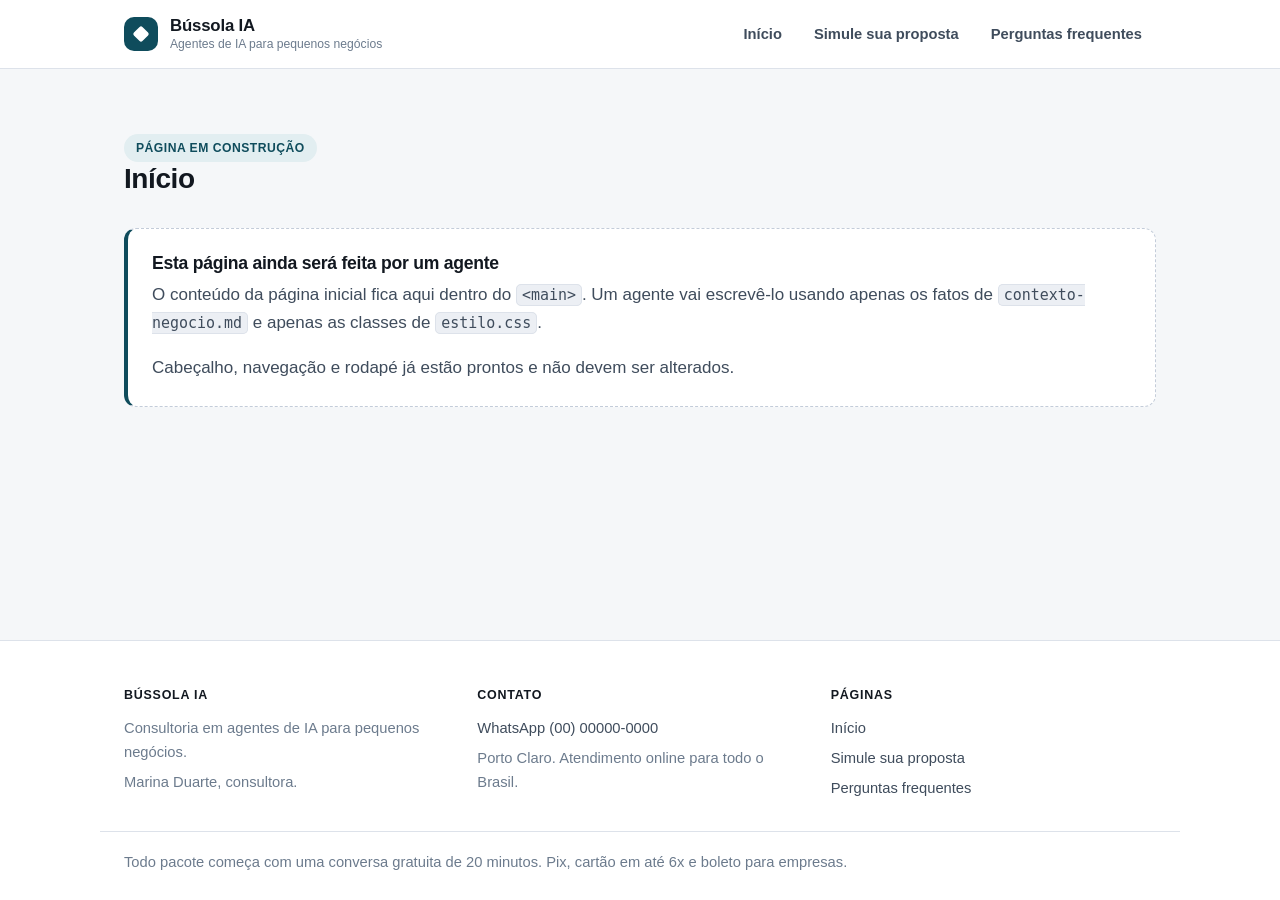
==== index.html @ f8a9136c "Estrutura do site da Bússola IA: páginas em construção, estilo e contexto do negócio" ====
<!doctype html>
<html lang="pt-BR">
<head>
<meta charset="utf-8">
<meta name="viewport" content="width=device-width, initial-scale=1">
<title>Bússola IA — agentes de IA para pequenos negócios</title>
<meta name="description" content="Consultoria em agentes de IA para pequenos negócios. Você não precisa virar programador para ter um agente trabalhando no seu negócio.">
<link rel="stylesheet" href="estilo.css">
</head>
<body>
<a class="pular-para-conteudo" href="#conteudo">Ir para o conteúdo</a>

<header class="cabecalho">
  <div class="container cabecalho-interno">
    <a class="marca" href="index.html">
      <span class="marca-icone" aria-hidden="true"></span>
      <span class="marca-texto">
        <span class="marca-nome">Bússola IA</span>
        <span class="marca-sub">Agentes de IA para pequenos negócios</span>
      </span>
    </a>
    <nav class="navegacao" aria-label="Navegação principal">
      <a class="link-nav" href="index.html">Início</a>
      <a class="link-nav" href="calculadora.html">Simule sua proposta</a>
      <a class="link-nav" href="perguntas.html">Perguntas frequentes</a>
    </nav>
  </div>
</header>

<main id="conteudo">
  <section class="secao">
    <div class="container">
      <div class="cabecalho-secao">
        <span class="tag">Página em construção</span>
        <h1 class="titulo-secao">Início</h1>
      </div>
      <div class="aviso">
        <h2 class="aviso-titulo">Esta página ainda será feita por um agente</h2>
        <p class="texto">O conteúdo da página inicial fica aqui dentro do <code>&lt;main&gt;</code>. Um agente vai escrevê-lo usando apenas os fatos de <code>contexto-negocio.md</code> e apenas as classes de <code>estilo.css</code>.</p>
        <p class="texto">Cabeçalho, navegação e rodapé já estão prontos e não devem ser alterados.</p>
      </div>
    </div>
  </section>
</main>

<footer class="rodape">
  <div class="container rodape-grade">
    <div class="rodape-bloco">
      <p class="rodape-titulo">Bússola IA</p>
      <p class="rodape-texto">Consultoria em agentes de IA para pequenos negócios.</p>
      <p class="rodape-texto">Marina Duarte, consultora.</p>
    </div>
    <div class="rodape-bloco">
      <p class="rodape-titulo">Contato</p>
      <p class="rodape-texto"><a class="rodape-link" href="https://wa.me/5500000000000">WhatsApp (00) 00000-0000</a></p>
      <p class="rodape-texto">Porto Claro. Atendimento online para todo o Brasil.</p>
    </div>
    <div class="rodape-bloco">
      <p class="rodape-titulo">Páginas</p>
      <p class="rodape-texto"><a class="rodape-link" href="index.html">Início</a></p>
      <p class="rodape-texto"><a class="rodape-link" href="calculadora.html">Simule sua proposta</a></p>
      <p class="rodape-texto"><a class="rodape-link" href="perguntas.html">Perguntas frequentes</a></p>
    </div>
  </div>
  <div class="container rodape-base">
    <p class="rodape-texto">Todo pacote começa com uma conversa gratuita de 20 minutos. Pix, cartão em até 6x e boleto para empresas.</p>
  </div>
</footer>

</body>
</html>
---- estilo.css ----
/* ============================================================================
   Bússola IA — estilo.css
   Folha de estilo única do site. Nenhuma página cria CSS próprio.
   Se a sua página precisa de algo que não está aqui, peça para a pessoa.

   ----------------------------------------------------------------------------
   CLASSES DISPONÍVEIS
   ----------------------------------------------------------------------------

   ESTRUTURA E APOIO
     .container            faixa central com largura máxima
     .secao                bloco vertical de conteúdo
     .secao-alt            bloco vertical com fundo alternado
     .cabecalho-secao      agrupa título e linha de apoio da seção
     .titulo-secao         título de seção (h2)
     .titulo-bloco         título menor dentro de um bloco (h3)
     .texto                parágrafo padrão
     .texto-apoio          texto secundário, menor e mais claro
     .centro               centraliza o texto do bloco
     .grade                grade responsiva automática
     .grade-2              grade de até 2 colunas
     .grade-3              grade de até 3 colunas
     .grade-4              grade de até 4 colunas
     .tag                  etiqueta pequena arredondada
     .selo                 selo de destaque (ex.: "20 minutos gratuitos")
     .destaque             trecho de texto em cor de destaque
     .divisor              linha horizontal discreta
     .aviso                caixa de aviso (páginas em construção, observações)
     .aviso-titulo         título dentro da caixa de aviso
     .oculto               esconde o elemento
     .pular-para-conteudo  link de acessibilidade no topo da página

   CABEÇALHO E NAVEGAÇÃO  (bloco fixo, não alterar nas páginas)
     .cabecalho  .cabecalho-interno  .marca  .marca-icone  .marca-texto
     .marca-nome  .marca-sub  .navegacao  .link-nav

   BLOCO DE ABERTURA
     .abertura  .abertura-titulo  .abertura-texto  .abertura-acoes
     .abertura-lista  .abertura-lista-item

   BOTÕES
     .botao  .botao-principal  .botao-secundario  .botao-bloco

   CARTÕES E PREÇOS
     .cartao  .cartao-titulo  .cartao-texto  .cartao-destaque  .fita
     .cartao-preco  .preco  .preco-detalhe  .prazo
     .lista  .lista-item

   PASSOS NUMERADOS
     .passos  .passo  .passo-numero  .passo-titulo  .passo-texto

   FORMULÁRIO
     .formulario  .formulario-linha  .campo  .rotulo  .entrada  .ajuda
     .grupo-opcoes  .opcao  .opcao-texto

   BLOCO DE RESULTADO
     .resultado  .resultado-rotulo  .resultado-numero  .resultado-unidade
     .resultado-texto  .resultado-linha  .resultado-lista  .resultado-item

   PERGUNTAS EM SANFONA  (usar <details> e <summary>, sem JavaScript)
     .sanfona  .sanfona-item  .sanfona-pergunta  .sanfona-resposta

   RODAPÉ  (bloco fixo, não alterar nas páginas)
     .rodape  .rodape-grade  .rodape-bloco  .rodape-titulo  .rodape-texto
     .rodape-link  .rodape-base
   ========================================================================== */


/* --- Cores e medidas ----------------------------------------------------- */

:root {
  color-scheme: light dark;

  --tinta: #121820;
  --tinta-media: #3f4c5c;
  --tinta-clara: #6c7b8d;
  --fundo: #f5f7f9;
  --fundo-alt: #eceff4;
  --superficie: #ffffff;
  --superficie-2: #f9fafc;
  --borda: #dde2ea;
  --borda-forte: #c3ccd9;
  --marca: #0f4c5c;
  --marca-forte: #0a3641;
  --marca-suave: #e2eef1;
  --acento: #a65a25;
  --acento-suave: #f7ece3;

  --raio: 12px;
  --raio-g: 18px;
  --sombra: 0 1px 2px rgba(18, 24, 32, .05), 0 8px 24px rgba(18, 24, 32, .05);
  --sombra-forte: 0 2px 4px rgba(18, 24, 32, .06), 0 18px 40px rgba(18, 24, 32, .1);
  --fonte: -apple-system, BlinkMacSystemFont, "Segoe UI", Roboto, "Helvetica Neue", Arial, sans-serif;
  --largura: 1080px;
}

@media (prefers-color-scheme: dark) {
  :root {
    --tinta: #eef2f6;
    --tinta-media: #b4c0cd;
    --tinta-clara: #8a99a9;
    --fundo: #0e1319;
    --fundo-alt: #141b23;
    --superficie: #161e27;
    --superficie-2: #1b242e;
    --borda: #26313d;
    --borda-forte: #33404e;
    --marca: #6fb9c9;
    --marca-forte: #9ad3df;
    --marca-suave: #14303a;
    --acento: #e0a377;
    --acento-suave: #2d2118;
    --sombra: 0 1px 2px rgba(0, 0, 0, .3), 0 8px 24px rgba(0, 0, 0, .25);
    --sombra-forte: 0 2px 4px rgba(0, 0, 0, .35), 0 18px 40px rgba(0, 0, 0, .35);
  }
}


/* --- Base ---------------------------------------------------------------- */

* { box-sizing: border-box; }

html { -webkit-text-size-adjust: 100%; scroll-behavior: smooth; }

body {
  margin: 0;
  font-family: var(--fonte);
  font-size: 17px;
  line-height: 1.65;
  color: var(--tinta);
  background: var(--fundo);
  -webkit-font-smoothing: antialiased;
  display: flex;
  flex-direction: column;
  min-height: 100vh;
}

main { flex: 1 0 auto; }

h1, h2, h3 { line-height: 1.2; margin: 0 0 .5em; letter-spacing: -.015em; font-weight: 650; }
p { margin: 0 0 1em; }
p:last-child { margin-bottom: 0; }
img { max-width: 100%; height: auto; }
code { font-family: ui-monospace, SFMono-Regular, Menlo, Consolas, monospace; font-size: .88em; background: var(--fundo-alt); border: 1px solid var(--borda); border-radius: 5px; padding: 1px 5px; }

a { color: var(--marca); text-underline-offset: 3px; }
a:hover { color: var(--marca-forte); }

:focus-visible {
  outline: 2px solid var(--marca);
  outline-offset: 3px;
  border-radius: 4px;
}


/* --- Estrutura e apoio --------------------------------------------------- */

.container {
  width: 100%;
  max-width: var(--largura);
  margin: 0 auto;
  padding: 0 24px;
}

.secao { padding: 64px 0; }
.secao-alt { padding: 64px 0; background: var(--fundo-alt); }

.cabecalho-secao { max-width: 640px; margin: 0 0 32px; }
.cabecalho-secao.centro { margin-left: auto; margin-right: auto; }

.titulo-secao { font-size: 1.75rem; margin-bottom: .35em; }
.titulo-bloco { font-size: 1.15rem; margin-bottom: .4em; }

.texto { color: var(--tinta-media); }
.texto-apoio { color: var(--tinta-clara); font-size: .9rem; margin: 0; }
.centro { text-align: center; }

.grade { display: grid; gap: 20px; grid-template-columns: repeat(auto-fit, minmax(260px, 1fr)); }
.grade-2 { display: grid; gap: 20px; grid-template-columns: repeat(auto-fit, minmax(300px, 1fr)); }
.grade-3 { display: grid; gap: 20px; grid-template-columns: repeat(auto-fit, minmax(260px, 1fr)); }
.grade-4 { display: grid; gap: 16px; grid-template-columns: repeat(auto-fit, minmax(190px, 1fr)); }

.tag {
  display: inline-block;
  font-size: .76rem;
  font-weight: 600;
  letter-spacing: .04em;
  text-transform: uppercase;
  color: var(--marca);
  background: var(--marca-suave);
  border-radius: 999px;
  padding: 4px 12px;
}

.selo {
  display: inline-flex;
  align-items: center;
  gap: 8px;
  font-size: .85rem;
  font-weight: 600;
  color: var(--acento);
  background: var(--acento-suave);
  border: 1px solid color-mix(in srgb, var(--acento) 25%, transparent);
  border-radius: 999px;
  padding: 6px 14px;
}

.destaque { color: var(--marca); font-weight: 600; }

.divisor { border: 0; border-top: 1px solid var(--borda); margin: 40px 0; }

.aviso {
  background: var(--superficie);
  border: 1px dashed var(--borda-forte);
  border-left: 4px solid var(--marca);
  border-radius: var(--raio);
  padding: 24px;
  color: var(--tinta-media);
}
.aviso-titulo { font-size: 1.1rem; color: var(--tinta); margin-bottom: .4em; }

.oculto { display: none; }

.pular-para-conteudo {
  position: absolute;
  left: -9999px;
  top: 0;
  background: var(--marca);
  color: #fff;
  padding: 10px 16px;
  border-radius: 0 0 var(--raio) 0;
  z-index: 20;
}
.pular-para-conteudo:focus { left: 0; color: #fff; }


/* --- Cabeçalho e navegação ----------------------------------------------- */

.cabecalho {
  background: var(--superficie);
  border-bottom: 1px solid var(--borda);
  position: sticky;
  top: 0;
  z-index: 10;
}

.cabecalho-interno {
  display: flex;
  align-items: center;
  justify-content: space-between;
  gap: 20px;
  flex-wrap: wrap;
  padding-top: 14px;
  padding-bottom: 14px;
}

.marca { display: flex; align-items: center; gap: 12px; text-decoration: none; color: inherit; }

.marca-icone {
  width: 34px;
  height: 34px;
  flex: none;
  border-radius: 10px;
  background: var(--marca);
  position: relative;
}
.marca-icone::after {
  content: "";
  position: absolute;
  inset: 11px;
  border-radius: 2px;
  background: var(--superficie);
  transform: rotate(45deg);
}

.marca-texto { display: flex; flex-direction: column; line-height: 1.25; }
.marca-nome { font-weight: 680; font-size: 1.05rem; letter-spacing: -.01em; }
.marca-sub { font-size: .76rem; color: var(--tinta-clara); }

.navegacao { display: flex; align-items: center; gap: 4px; flex-wrap: wrap; }

.link-nav {
  display: inline-block;
  padding: 8px 14px;
  border-radius: 999px;
  font-size: .92rem;
  font-weight: 550;
  color: var(--tinta-media);
  text-decoration: none;
}
.link-nav:hover { color: var(--marca); background: var(--marca-suave); }


/* --- Bloco de abertura --------------------------------------------------- */

.abertura {
  padding: 72px 0 64px;
  background:
    radial-gradient(900px 420px at 15% -10%, var(--marca-suave), transparent 70%),
    var(--fundo);
  border-bottom: 1px solid var(--borda);
}

.abertura-titulo {
  font-size: clamp(2rem, 5vw, 2.9rem);
  max-width: 17ch;
  margin-top: .35em;
}

.abertura-texto {
  font-size: 1.1rem;
  color: var(--tinta-media);
  max-width: 54ch;
}

.abertura-acoes { display: flex; flex-wrap: wrap; gap: 12px; align-items: center; margin-top: 28px; }

.abertura-lista { list-style: none; padding: 0; margin: 28px 0 0; display: grid; gap: 8px; }
.abertura-lista-item { position: relative; padding-left: 26px; color: var(--tinta-media); }
.abertura-lista-item::before {
  content: "";
  position: absolute;
  left: 4px;
  top: .62em;
  width: 9px;
  height: 9px;
  border-radius: 2px;
  background: var(--marca);
  transform: rotate(45deg);
}


/* --- Botões -------------------------------------------------------------- */

.botao {
  display: inline-flex;
  align-items: center;
  justify-content: center;
  gap: 8px;
  font: inherit;
  font-weight: 600;
  font-size: .97rem;
  line-height: 1.2;
  padding: 13px 24px;
  border-radius: 999px;
  border: 1px solid transparent;
  cursor: pointer;
  text-decoration: none;
  transition: transform .12s ease, background-color .12s ease, border-color .12s ease;
}
.botao:active { transform: translateY(1px); }

.botao-principal { background: var(--marca); color: #fff; border-color: var(--marca); }
.botao-principal:hover { background: var(--marca-forte); border-color: var(--marca-forte); color: #fff; }

.botao-secundario { background: transparent; color: var(--tinta); border-color: var(--borda-forte); }
.botao-secundario:hover { background: var(--superficie); border-color: var(--marca); color: var(--marca); }

.botao-bloco { display: flex; width: 100%; }

@media (prefers-color-scheme: dark) {
  .botao-principal { color: #08222a; }
  .botao-principal:hover { color: #08222a; }
}


/* --- Cartões e preços ---------------------------------------------------- */

.cartao {
  background: var(--superficie);
  border: 1px solid var(--borda);
  border-radius: var(--raio-g);
  padding: 26px;
  box-shadow: var(--sombra);
}

.cartao-titulo { font-size: 1.15rem; margin-bottom: .35em; }
.cartao-texto { color: var(--tinta-media); font-size: .96rem; }

.cartao-preco {
  background: var(--superficie);
  border: 1px solid var(--borda);
  border-radius: var(--raio-g);
  padding: 28px;
  box-shadow: var(--sombra);
  display: flex;
  flex-direction: column;
  gap: 14px;
  position: relative;
}

.cartao-destaque { border-color: var(--marca); box-shadow: var(--sombra-forte); }

.fita {
  position: absolute;
  top: -11px;
  left: 28px;
  font-size: .72rem;
  font-weight: 700;
  letter-spacing: .05em;
  text-transform: uppercase;
  color: #fff;
  background: var(--marca);
  border-radius: 999px;
  padding: 3px 12px;
}
@media (prefers-color-scheme: dark) { .fita { color: #08222a; } }

.preco { font-size: 1.85rem; font-weight: 680; letter-spacing: -.02em; line-height: 1.1; }
.preco-detalhe { font-size: .9rem; color: var(--tinta-clara); }
.prazo { font-size: .85rem; font-weight: 600; color: var(--acento); }

.lista { list-style: none; padding: 0; margin: 0; display: grid; gap: 9px; }
.lista-item { position: relative; padding-left: 24px; font-size: .95rem; color: var(--tinta-media); }
.lista-item::before {
  content: "";
  position: absolute;
  left: 2px;
  top: .45em;
  width: 11px;
  height: 6px;
  border-left: 2px solid var(--marca);
  border-bottom: 2px solid var(--marca);
  transform: rotate(-45deg);
}


/* --- Passos numerados ---------------------------------------------------- */

.passos {
  list-style: none;
  padding: 0;
  margin: 0;
  display: grid;
  gap: 20px;
  grid-template-columns: repeat(auto-fit, minmax(230px, 1fr));
  counter-reset: passo;
}

.passo {
  background: var(--superficie);
  border: 1px solid var(--borda);
  border-radius: var(--raio-g);
  padding: 24px;
}

.passo-numero {
  display: inline-flex;
  align-items: center;
  justify-content: center;
  width: 34px;
  height: 34px;
  border-radius: 10px;
  background: var(--marca-suave);
  color: var(--marca);
  font-weight: 700;
  font-size: .95rem;
  margin-bottom: 14px;
}

.passo-titulo { font-size: 1.05rem; margin-bottom: .3em; }
.passo-texto { color: var(--tinta-media); font-size: .95rem; margin: 0; }


/* --- Formulário ---------------------------------------------------------- */

.formulario {
  background: var(--superficie);
  border: 1px solid var(--borda);
  border-radius: var(--raio-g);
  padding: 26px;
  box-shadow: var(--sombra);
  display: grid;
  gap: 20px;
}

.formulario-linha { display: grid; gap: 20px; grid-template-columns: repeat(auto-fit, minmax(210px, 1fr)); }

.campo { display: grid; gap: 7px; }

.rotulo { font-weight: 600; font-size: .95rem; }

.entrada {
  font: inherit;
  font-size: 1rem;
  width: 100%;
  padding: 12px 14px;
  color: var(--tinta);
  background: var(--superficie-2);
  border: 1px solid var(--borda-forte);
  border-radius: var(--raio);
}
.entrada:focus { border-color: var(--marca); outline: none; box-shadow: 0 0 0 3px var(--marca-suave); }

.ajuda { font-size: .85rem; color: var(--tinta-clara); margin: 0; }

.grupo-opcoes { display: grid; gap: 10px; border: 0; padding: 0; margin: 0; }

.opcao {
  display: flex;
  align-items: flex-start;
  gap: 11px;
  padding: 13px 15px;
  background: var(--superficie-2);
  border: 1px solid var(--borda);
  border-radius: var(--raio);
  cursor: pointer;
}
.opcao:hover { border-color: var(--marca); }
.opcao input { margin: 3px 0 0; accent-color: var(--marca); width: 17px; height: 17px; flex: none; }

.opcao-texto { display: flex; flex-direction: column; gap: 2px; font-size: .95rem; }
.opcao-texto small { color: var(--tinta-clara); font-size: .83rem; }


/* --- Bloco de resultado -------------------------------------------------- */

.resultado {
  background: var(--marca);
  color: #fff;
  border-radius: var(--raio-g);
  padding: 28px;
  box-shadow: var(--sombra-forte);
  display: grid;
  gap: 14px;
}
@media (prefers-color-scheme: dark) { .resultado { color: #08222a; } }

.resultado-rotulo {
  font-size: .78rem;
  font-weight: 700;
  letter-spacing: .06em;
  text-transform: uppercase;
  opacity: .8;
  margin: 0;
}

.resultado-numero { font-size: 2.6rem; font-weight: 700; line-height: 1; letter-spacing: -.02em; }
.resultado-unidade { font-size: 1rem; font-weight: 600; opacity: .85; }
.resultado-texto { font-size: .95rem; opacity: .9; margin: 0; }

.resultado-linha {
  display: flex;
  justify-content: space-between;
  gap: 16px;
  font-size: .95rem;
  padding: 9px 0;
  border-top: 1px solid rgba(255, 255, 255, .22);
}
@media (prefers-color-scheme: dark) { .resultado-linha { border-top-color: rgba(8, 34, 42, .22); } }

.resultado-lista { list-style: none; padding: 0; margin: 0; }
.resultado-item { display: flex; justify-content: space-between; gap: 16px; font-size: .95rem; padding: 5px 0; }


/* --- Perguntas em sanfona ------------------------------------------------ */

.sanfona { display: grid; gap: 10px; }

.sanfona-item {
  background: var(--superficie);
  border: 1px solid var(--borda);
  border-radius: var(--raio);
  overflow: hidden;
}
.sanfona-item[open] { border-color: var(--borda-forte); box-shadow: var(--sombra); }

.sanfona-pergunta {
  list-style: none;
  cursor: pointer;
  padding: 17px 52px 17px 20px;
  font-weight: 600;
  font-size: 1rem;
  position: relative;
}
.sanfona-pergunta::-webkit-details-marker { display: none; }
.sanfona-pergunta::after {
  content: "";
  position: absolute;
  right: 22px;
  top: 24px;
  width: 9px;
  height: 9px;
  border-right: 2px solid var(--tinta-clara);
  border-bottom: 2px solid var(--tinta-clara);
  transform: rotate(45deg);
  transition: transform .15s ease;
}
.sanfona-item[open] .sanfona-pergunta::after { transform: rotate(-135deg); top: 28px; }
.sanfona-pergunta:hover { color: var(--marca); }

.sanfona-resposta { padding: 0 20px 19px; color: var(--tinta-media); font-size: .97rem; }


/* --- Rodapé -------------------------------------------------------------- */

.rodape {
  flex: none;
  background: var(--superficie);
  border-top: 1px solid var(--borda);
  padding: 44px 0 26px;
  margin-top: 8px;
}

.rodape-grade {
  display: grid;
  gap: 28px;
  grid-template-columns: repeat(auto-fit, minmax(230px, 1fr));
}

.rodape-bloco { display: grid; gap: 6px; align-content: start; }

.rodape-titulo {
  font-size: .78rem;
  font-weight: 700;
  letter-spacing: .06em;
  text-transform: uppercase;
  color: var(--tinta);
  margin: 0 0 4px;
}

.rodape-texto { font-size: .92rem; color: var(--tinta-clara); margin: 0; }

.rodape-link { color: var(--tinta-media); text-decoration: none; }
.rodape-link:hover { color: var(--marca); text-decoration: underline; }

.rodape-base {
  margin-top: 30px;
  padding-top: 18px;
  border-top: 1px solid var(--borda);
}


/* --- Telas pequenas ------------------------------------------------------ */

@media (max-width: 640px) {
  body { font-size: 16px; }
  .container { padding: 0 18px; }
  .secao, .secao-alt { padding: 46px 0; }
  .abertura { padding: 48px 0 44px; }
  .cabecalho { position: static; }
  .cabecalho-interno { justify-content: center; text-align: center; gap: 12px; }
  .navegacao { justify-content: center; width: 100%; }
  .link-nav { padding: 8px 11px; font-size: .88rem; }
  .abertura-acoes .botao { width: 100%; }
  .resultado-numero { font-size: 2.2rem; }
}

@media (prefers-reduced-motion: reduce) {
  html { scroll-behavior: auto; }
  * { transition: none !important; }
}
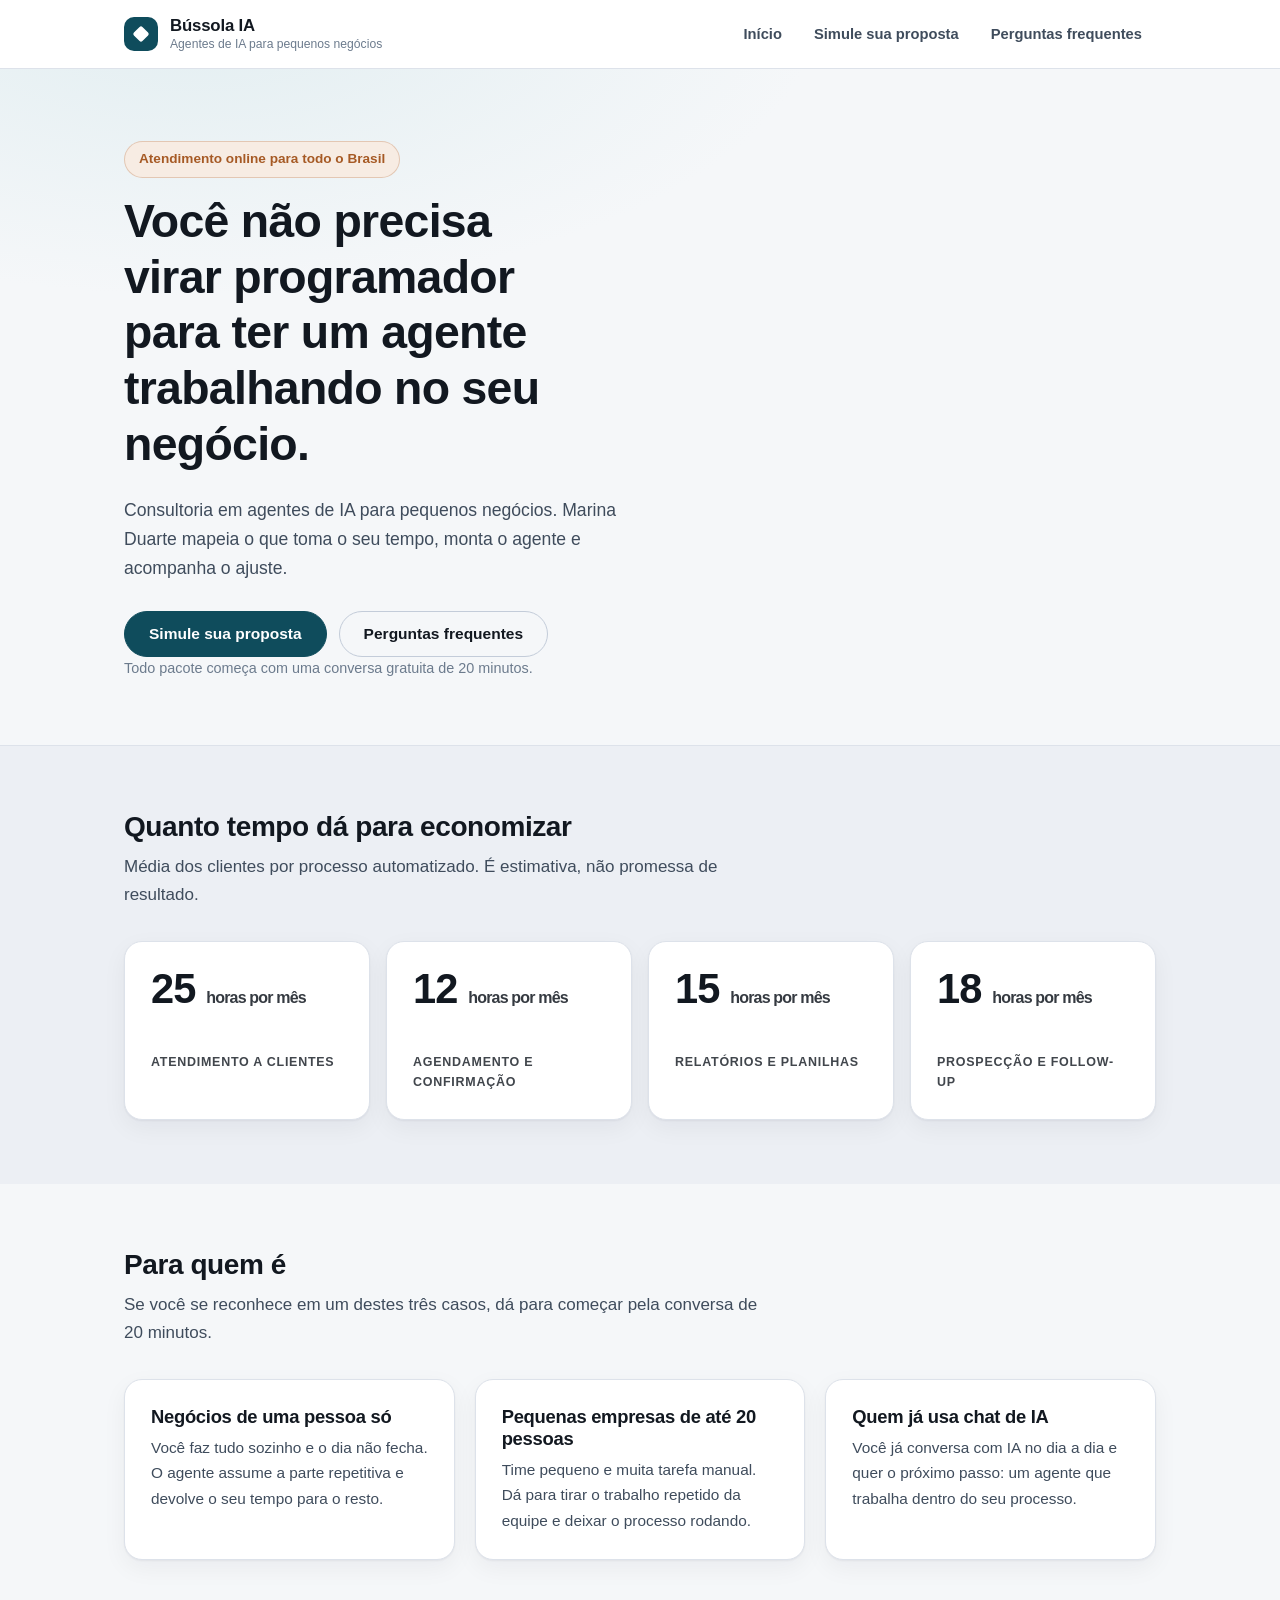
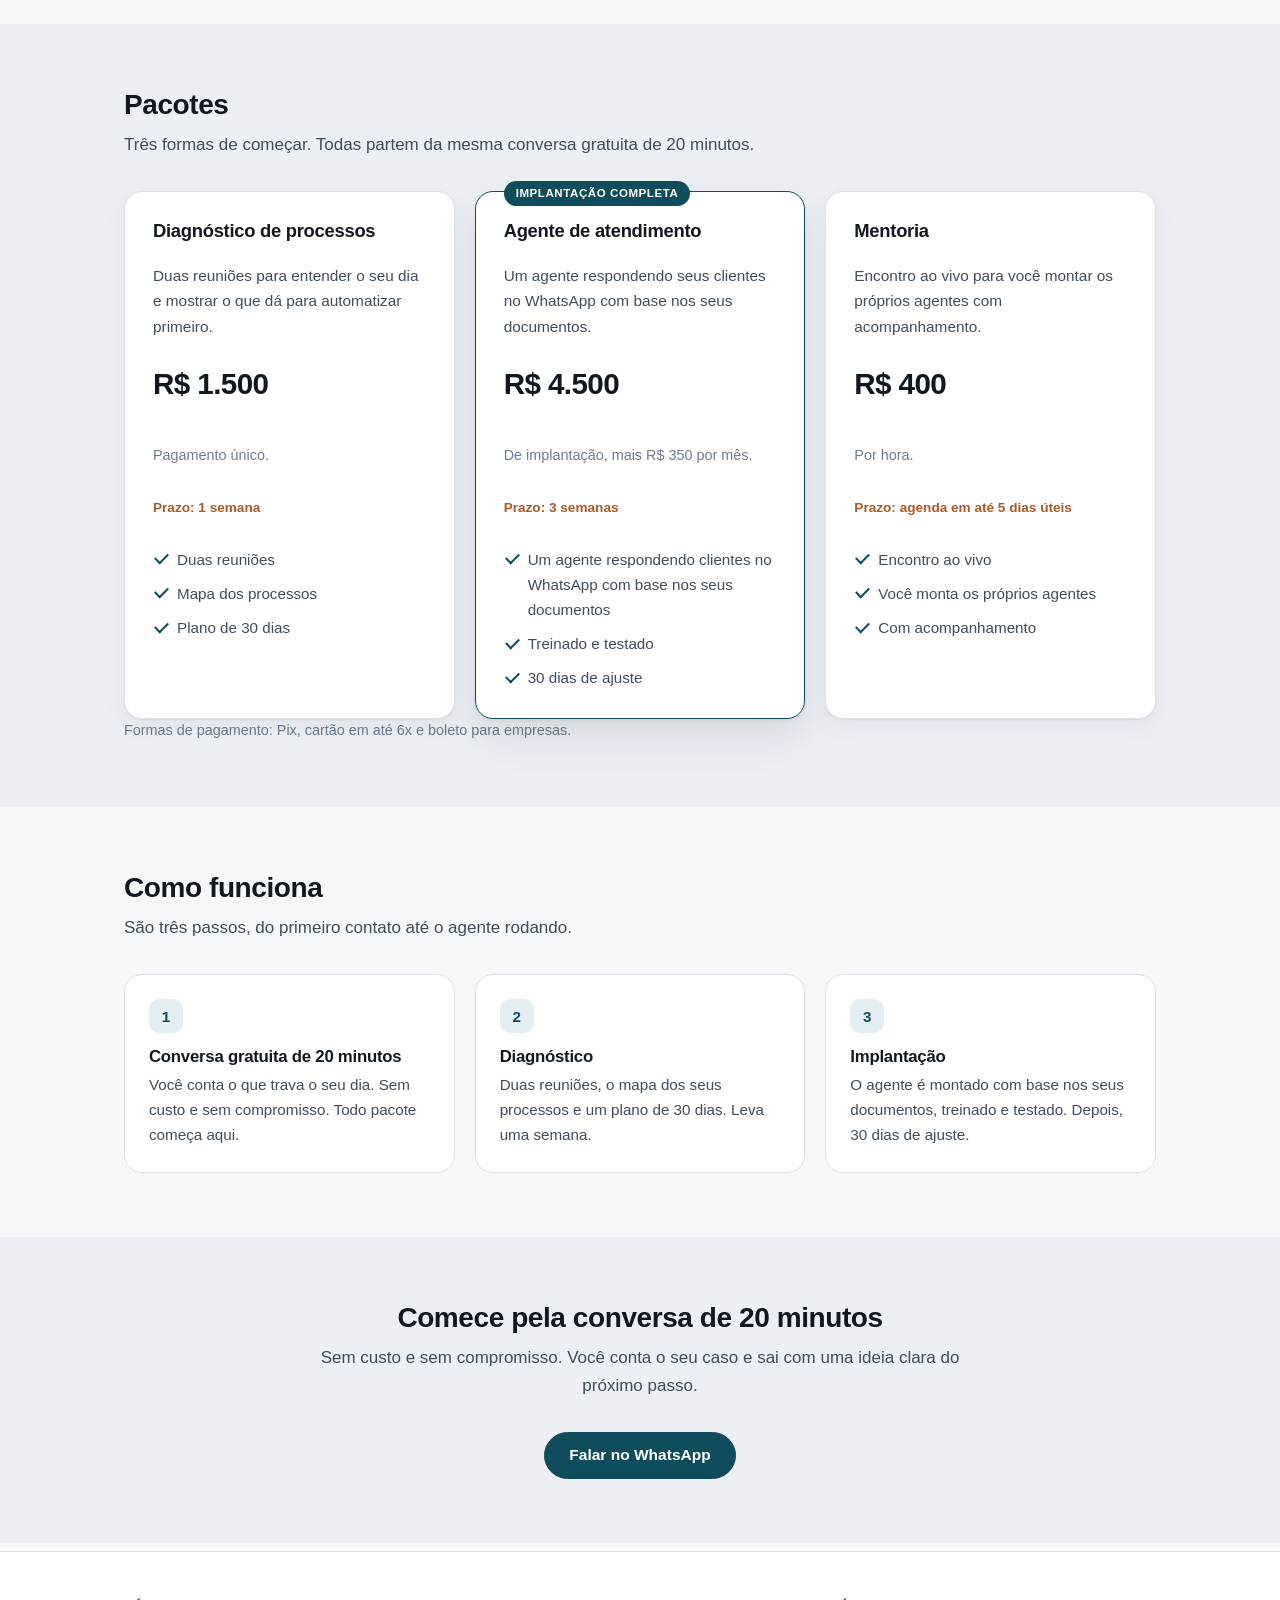
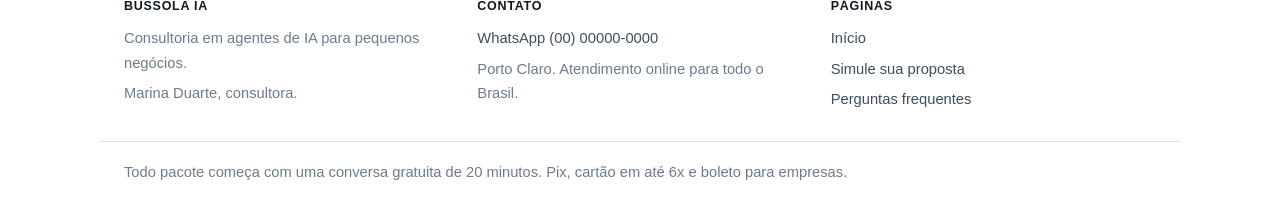
==== commit ca05229d: "Página inicial com abertura, pacotes e passos" ====
--- a/index.html
+++ b/index.html
@@ -28,17 +28,151 @@
 </header>
 
 <main id="conteudo">
+  <section class="abertura">
+    <div class="container">
+      <span class="selo">Atendimento online para todo o Brasil</span>
+      <h1 class="abertura-titulo">Você não precisa virar programador para ter um agente trabalhando no seu negócio.</h1>
+      <p class="abertura-texto">Consultoria em agentes de IA para pequenos negócios. Marina Duarte mapeia o que toma o seu tempo, monta o agente e acompanha o ajuste.</p>
+      <div class="abertura-acoes">
+        <a class="botao botao-principal" href="calculadora.html">Simule sua proposta</a>
+        <a class="botao botao-secundario" href="perguntas.html">Perguntas frequentes</a>
+      </div>
+      <p class="texto-apoio">Todo pacote começa com uma conversa gratuita de 20 minutos.</p>
+    </div>
+  </section>
+
+  <section class="secao-alt">
+    <div class="container">
+      <div class="cabecalho-secao">
+        <h2 class="titulo-secao">Quanto tempo dá para economizar</h2>
+        <p class="texto">Média dos clientes por processo automatizado. É estimativa, não promessa de resultado.</p>
+      </div>
+      <div class="grade-4">
+        <div class="cartao">
+          <p class="resultado-numero">25 <span class="resultado-unidade">horas por mês</span></p>
+          <p class="resultado-rotulo">Atendimento a clientes</p>
+        </div>
+        <div class="cartao">
+          <p class="resultado-numero">12 <span class="resultado-unidade">horas por mês</span></p>
+          <p class="resultado-rotulo">Agendamento e confirmação</p>
+        </div>
+        <div class="cartao">
+          <p class="resultado-numero">15 <span class="resultado-unidade">horas por mês</span></p>
+          <p class="resultado-rotulo">Relatórios e planilhas</p>
+        </div>
+        <div class="cartao">
+          <p class="resultado-numero">18 <span class="resultado-unidade">horas por mês</span></p>
+          <p class="resultado-rotulo">Prospecção e follow-up</p>
+        </div>
+      </div>
+    </div>
+  </section>
+
   <section class="secao">
     <div class="container">
       <div class="cabecalho-secao">
-        <span class="tag">Página em construção</span>
-        <h1 class="titulo-secao">Início</h1>
-      </div>
-      <div class="aviso">
-        <h2 class="aviso-titulo">Esta página ainda será feita por um agente</h2>
-        <p class="texto">O conteúdo da página inicial fica aqui dentro do <code>&lt;main&gt;</code>. Um agente vai escrevê-lo usando apenas os fatos de <code>contexto-negocio.md</code> e apenas as classes de <code>estilo.css</code>.</p>
-        <p class="texto">Cabeçalho, navegação e rodapé já estão prontos e não devem ser alterados.</p>
-      </div>
+        <h2 class="titulo-secao">Para quem é</h2>
+        <p class="texto">Se você se reconhece em um destes três casos, dá para começar pela conversa de 20 minutos.</p>
+      </div>
+      <div class="grade-3">
+        <div class="cartao">
+          <h3 class="cartao-titulo">Negócios de uma pessoa só</h3>
+          <p class="cartao-texto">Você faz tudo sozinho e o dia não fecha. O agente assume a parte repetitiva e devolve o seu tempo para o resto.</p>
+        </div>
+        <div class="cartao">
+          <h3 class="cartao-titulo">Pequenas empresas de até 20 pessoas</h3>
+          <p class="cartao-texto">Time pequeno e muita tarefa manual. Dá para tirar o trabalho repetido da equipe e deixar o processo rodando.</p>
+        </div>
+        <div class="cartao">
+          <h3 class="cartao-titulo">Quem já usa chat de IA</h3>
+          <p class="cartao-texto">Você já conversa com IA no dia a dia e quer o próximo passo: um agente que trabalha dentro do seu processo.</p>
+        </div>
+      </div>
+    </div>
+  </section>
+
+  <section class="secao-alt">
+    <div class="container">
+      <div class="cabecalho-secao">
+        <h2 class="titulo-secao">Pacotes</h2>
+        <p class="texto">Três formas de começar. Todas partem da mesma conversa gratuita de 20 minutos.</p>
+      </div>
+      <div class="grade-3">
+        <div class="cartao-preco">
+          <h3 class="cartao-titulo">Diagnóstico de processos</h3>
+          <p class="cartao-texto">Duas reuniões para entender o seu dia e mostrar o que dá para automatizar primeiro.</p>
+          <p class="preco">R$ 1.500</p>
+          <p class="preco-detalhe">Pagamento único.</p>
+          <p class="prazo">Prazo: 1 semana</p>
+          <ul class="lista">
+            <li class="lista-item">Duas reuniões</li>
+            <li class="lista-item">Mapa dos processos</li>
+            <li class="lista-item">Plano de 30 dias</li>
+          </ul>
+        </div>
+        <div class="cartao-preco cartao-destaque">
+          <span class="fita">Implantação completa</span>
+          <h3 class="cartao-titulo">Agente de atendimento</h3>
+          <p class="cartao-texto">Um agente respondendo seus clientes no WhatsApp com base nos seus documentos.</p>
+          <p class="preco">R$ 4.500</p>
+          <p class="preco-detalhe">De implantação, mais R$ 350 por mês.</p>
+          <p class="prazo">Prazo: 3 semanas</p>
+          <ul class="lista">
+            <li class="lista-item">Um agente respondendo clientes no WhatsApp com base nos seus documentos</li>
+            <li class="lista-item">Treinado e testado</li>
+            <li class="lista-item">30 dias de ajuste</li>
+          </ul>
+        </div>
+        <div class="cartao-preco">
+          <h3 class="cartao-titulo">Mentoria</h3>
+          <p class="cartao-texto">Encontro ao vivo para você montar os próprios agentes com acompanhamento.</p>
+          <p class="preco">R$ 400</p>
+          <p class="preco-detalhe">Por hora.</p>
+          <p class="prazo">Prazo: agenda em até 5 dias úteis</p>
+          <ul class="lista">
+            <li class="lista-item">Encontro ao vivo</li>
+            <li class="lista-item">Você monta os próprios agentes</li>
+            <li class="lista-item">Com acompanhamento</li>
+          </ul>
+        </div>
+      </div>
+      <p class="texto-apoio">Formas de pagamento: Pix, cartão em até 6x e boleto para empresas.</p>
+    </div>
+  </section>
+
+  <section class="secao">
+    <div class="container">
+      <div class="cabecalho-secao">
+        <h2 class="titulo-secao">Como funciona</h2>
+        <p class="texto">São três passos, do primeiro contato até o agente rodando.</p>
+      </div>
+      <ol class="passos">
+        <li class="passo">
+          <span class="passo-numero" aria-hidden="true">1</span>
+          <h3 class="passo-titulo">Conversa gratuita de 20 minutos</h3>
+          <p class="passo-texto">Você conta o que trava o seu dia. Sem custo e sem compromisso. Todo pacote começa aqui.</p>
+        </li>
+        <li class="passo">
+          <span class="passo-numero" aria-hidden="true">2</span>
+          <h3 class="passo-titulo">Diagnóstico</h3>
+          <p class="passo-texto">Duas reuniões, o mapa dos seus processos e um plano de 30 dias. Leva uma semana.</p>
+        </li>
+        <li class="passo">
+          <span class="passo-numero" aria-hidden="true">3</span>
+          <h3 class="passo-titulo">Implantação</h3>
+          <p class="passo-texto">O agente é montado com base nos seus documentos, treinado e testado. Depois, 30 dias de ajuste.</p>
+        </li>
+      </ol>
+    </div>
+  </section>
+
+  <section class="secao-alt">
+    <div class="container centro">
+      <div class="cabecalho-secao centro">
+        <h2 class="titulo-secao">Comece pela conversa de 20 minutos</h2>
+        <p class="texto">Sem custo e sem compromisso. Você conta o seu caso e sai com uma ideia clara do próximo passo.</p>
+      </div>
+      <a class="botao botao-principal" href="https://wa.me/5500000000000">Falar no WhatsApp</a>
     </div>
   </section>
 </main>
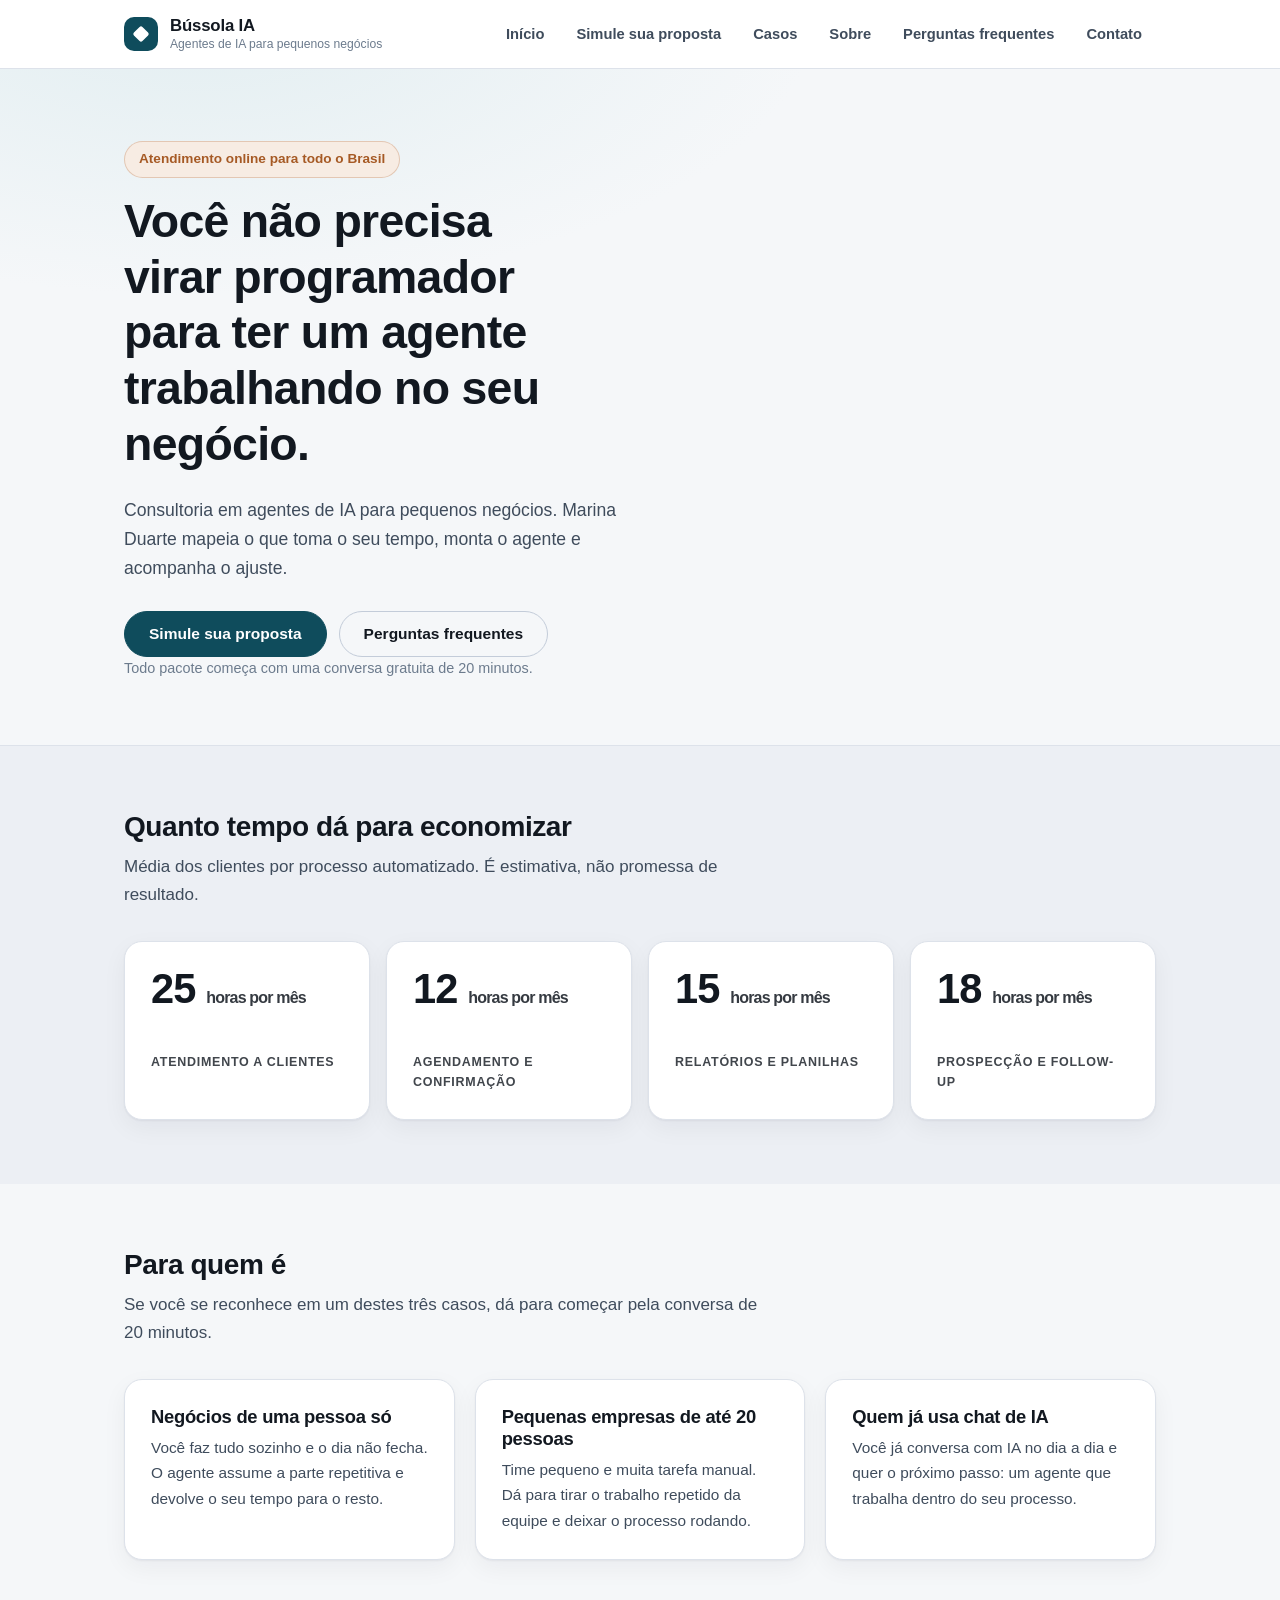
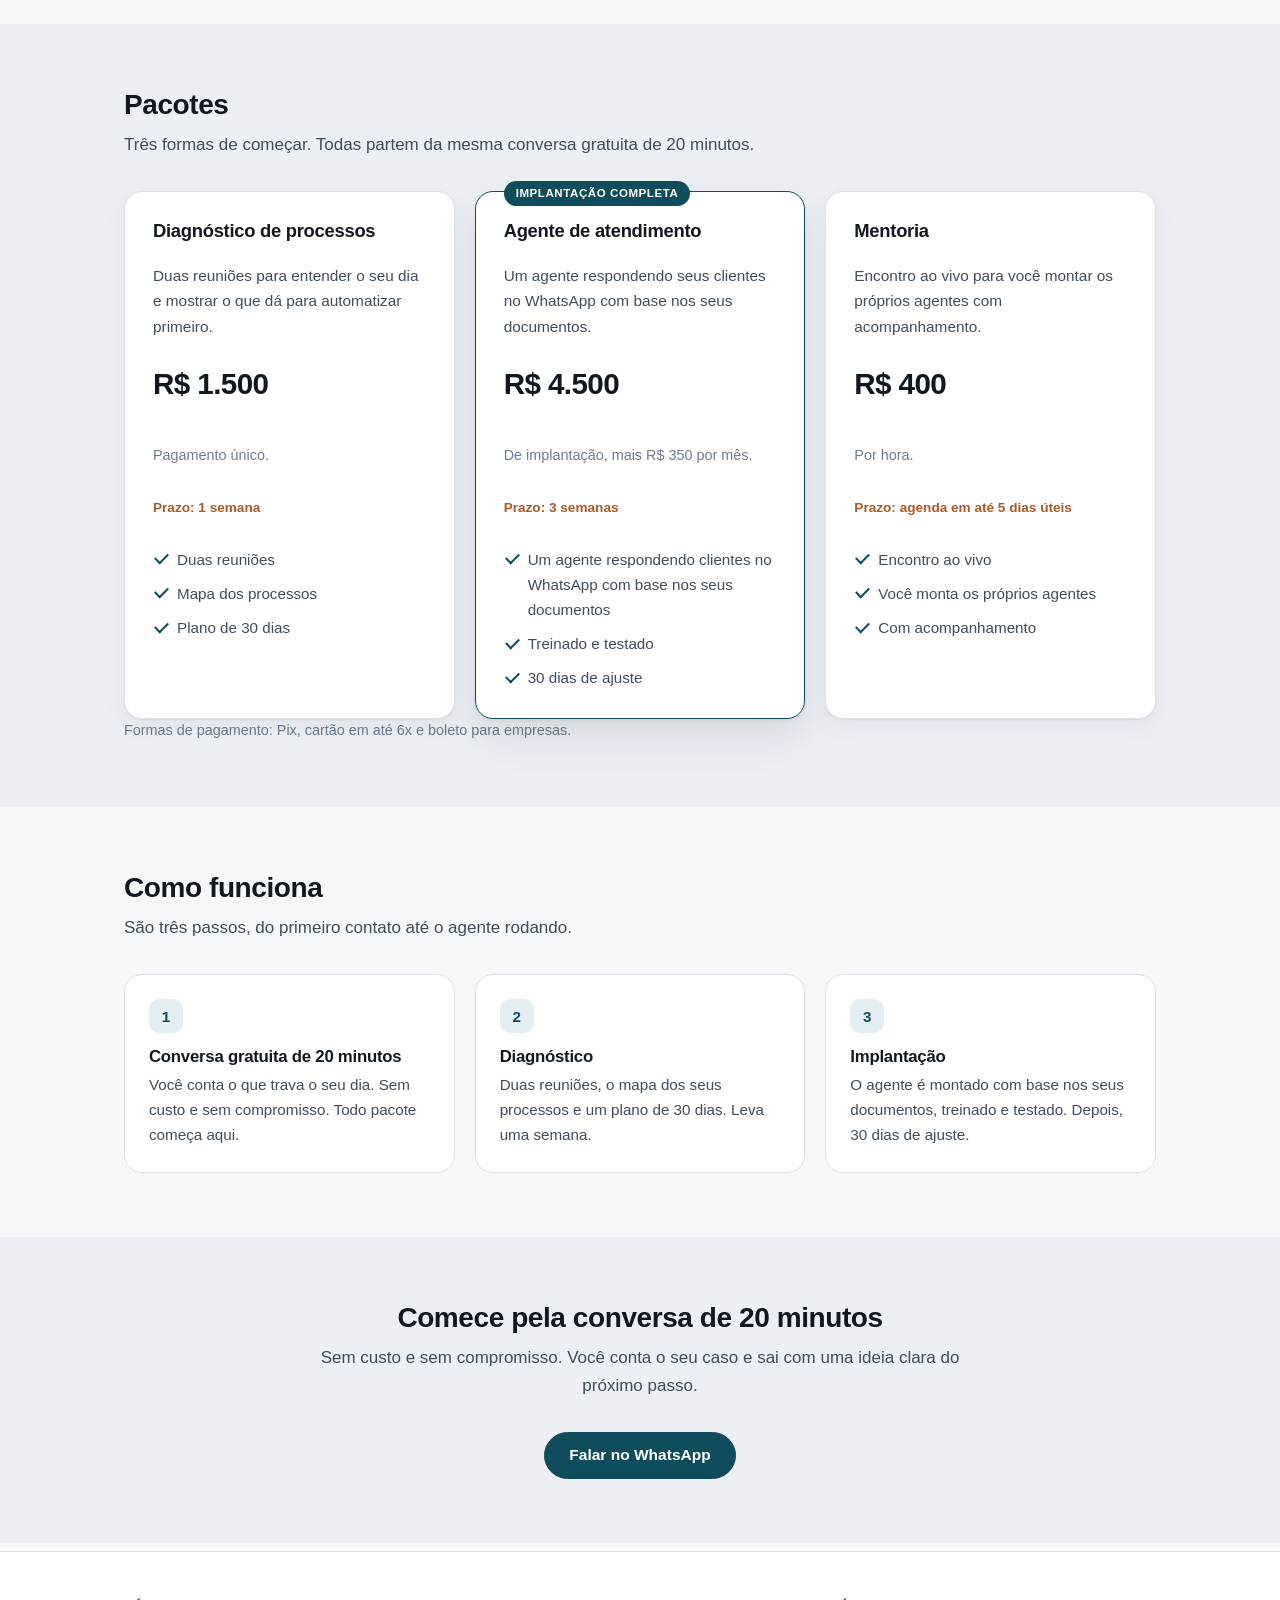
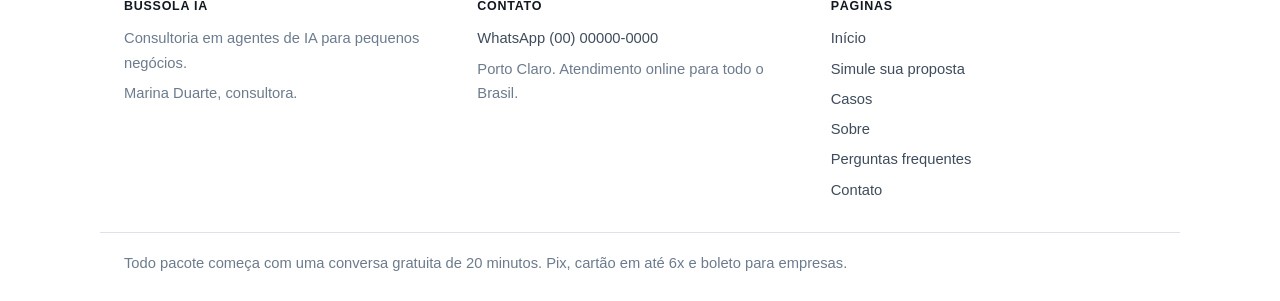
==== commit b786775f: "Navegação com as seis páginas no topo e no rodapé" ====
--- a/index.html
+++ b/index.html
@@ -22,7 +22,10 @@
     <nav class="navegacao" aria-label="Navegação principal">
       <a class="link-nav" href="index.html">Início</a>
       <a class="link-nav" href="calculadora.html">Simule sua proposta</a>
+      <a class="link-nav" href="casos.html">Casos</a>
+      <a class="link-nav" href="sobre.html">Sobre</a>
       <a class="link-nav" href="perguntas.html">Perguntas frequentes</a>
+      <a class="link-nav" href="contato.html">Contato</a>
     </nav>
   </div>
 </header>
@@ -193,7 +196,10 @@
       <p class="rodape-titulo">Páginas</p>
       <p class="rodape-texto"><a class="rodape-link" href="index.html">Início</a></p>
       <p class="rodape-texto"><a class="rodape-link" href="calculadora.html">Simule sua proposta</a></p>
+      <p class="rodape-texto"><a class="rodape-link" href="casos.html">Casos</a></p>
+      <p class="rodape-texto"><a class="rodape-link" href="sobre.html">Sobre</a></p>
       <p class="rodape-texto"><a class="rodape-link" href="perguntas.html">Perguntas frequentes</a></p>
+      <p class="rodape-texto"><a class="rodape-link" href="contato.html">Contato</a></p>
     </div>
   </div>
   <div class="container rodape-base">
